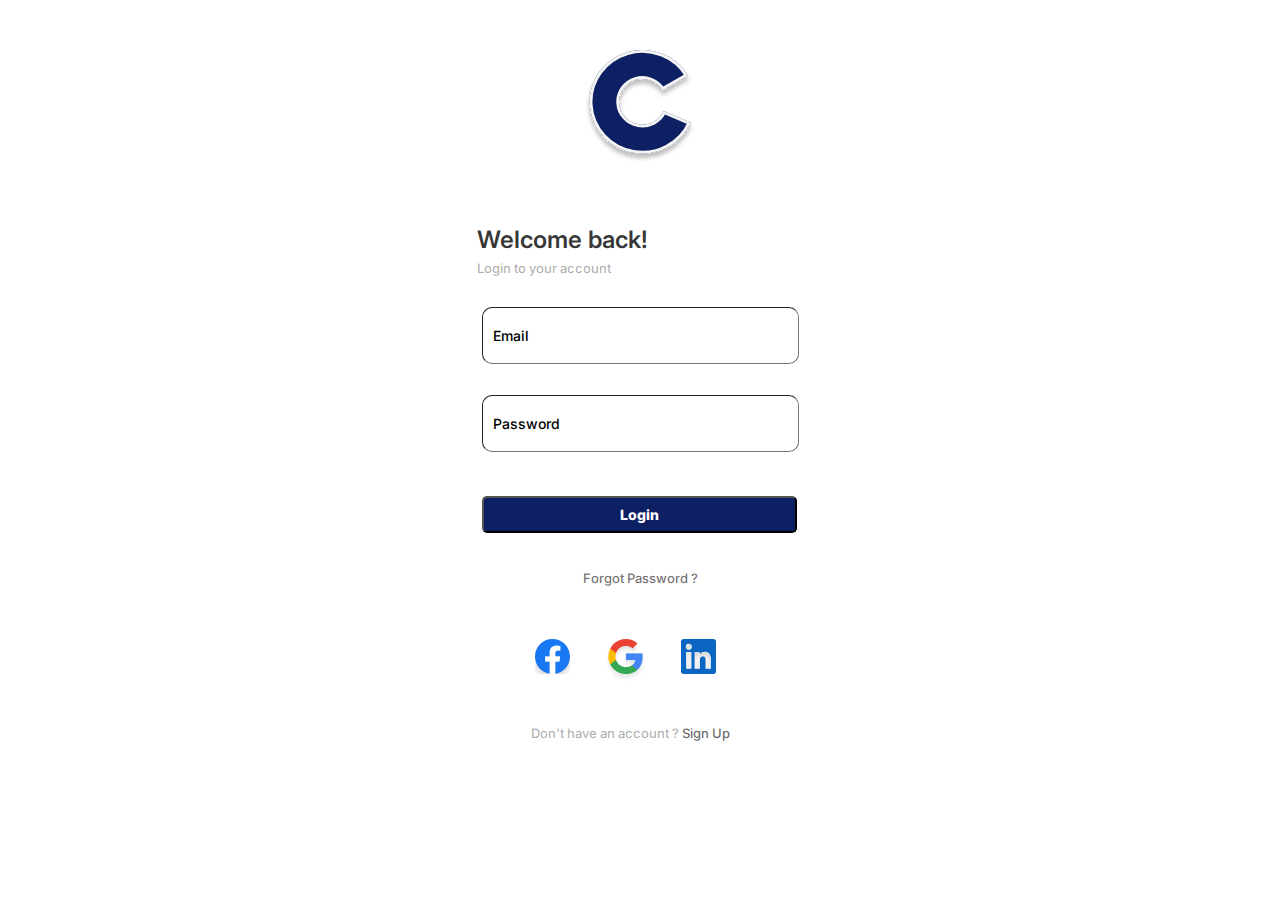
==== index.html @ 44596222 "Initial commit" ====
<!DOCTYPE html>
<html lang="en">

<head>
    <meta charset="UTF-8">
    <meta name="viewport" content="width=device-width, initial-scale=1.0">
    <title>Login</title>
    <link rel="stylesheet" href="css/style.css">
    <link rel="stylsheet" href="css/reset.css">
</head>

<body>
    <header>
        <img src="/img/Ellipse 1.svg">
    </header>
    <main>
        <div class="head-text">
            <h1>Welcome back!</h1>
            <p>Login to your account</p>
        </div>

        <div class="login-lable">
            <form action="#">
                <!-- <label for="fname">First name:</label> -->
                <input class="input-label" type="text" id="Email" name="Email" placeholder="Email">
                <!-- <label for="lname">Last name:</label> -->
                <input class="input-label" input type="password" name="psw" placeholder="Password">
                <input class="submit" type="submit" value="Login">
            </form>
        </div>

        <div class="forget-password">
            <a href="#">Forgot Password ?</a>
        </div>
    </main>

    <footer>
        <div class="icons-box">
            <img class="img-icon" src="logo/Facebook - Original.svg"> <img class="img-icon"
                src="logo/Google - Original.png"> <img class="img-icon" src="logo/LinkedIn - Original.svg">
        </div>
        <div class="sign-up">
            <p>Don't have an account ? <a class="sing-up" href="signup.html">Sign Up</a>
            </p>
        </div>
    </footer>
</body>

</html>
---- css/style.css ----
@import url('https://fonts.googleapis.com/css2?family=Inter:wght@500;600&family=Plus+Jakarta+Sans:wght@400;500;700;800&display=swap');

* {
    margin: 0;
    padding: 0;
    box-sizing: border-box;
}

body {
    display: flex;
    flex-direction: column;
    align-items: center;
    margin-top: 50px;
}

h1 {
    width: 326px;
    height: 23px;
    flex-shrink: 0;

    color: rgba(0, 0, 0, 0.78);
    font-family: "Inter";
    font-size: 24px;
    font-style: normal;
    font-weight: 600;
    line-height: normal;
    margin: 64px 0px 12px 0px;
}

p {
    color: rgba(0, 0, 0, 0.32);
    font-family: "Inter";
    font-size: 13px;
    font-style: normal;
    font-weight: 500;
    line-height: normal;
}

header {
    display: flex;
    justify-content: center;
    width: 113px;
    height: 111px;
    flex-shrink: 0;
}


main {
    display: flex;
    flex-direction: column;
}

.login-lable {
    display: flex;
    justify-content: center;
}

.input-label {
    display: flex;
    width: 317px;
    height: 57px;
    padding: 10px;
    align-items: flex-start;
    gap: 10px;
    margin-top: 31px;
    border-radius: 10px;

    font-family: "Inter";
    font-size: 14px;
    font-style: normal;
    font-weight: 500;
    line-height: normal;
    border-width: 1px;
}

.input-label::placeholder {
    color: rgba(0, 0, 0, 1);
}

.submit {
    width: 315px;
    height: 37px;
    flex-shrink: 0;
    border-radius: 5px;
    margin: 44px 0px 36px 0px;
    background-color: rgba(13, 32, 99, 1);

    color: rgba(255, 255, 255, 1);

    text-align: center;
    font-family: "Inter";
    font-size: 14px;
    font-style: normal;
    font-weight: 800;
    line-height: normal;
}

.forget-password {
    text-align: center;

}

.forget-password a {
    color: rgba(17, 14, 14, 0.60);
    font-family: "Inter";
    font-size: 13px;
    font-style: normal;
    font-weight: 500;
    line-height: normal;
    text-decoration: none;
}

.icons-box {
    display: flex;
    justify-content: center;
    margin: 52px 0px 43px 0px;
}

.img-icon {
    margin-right: 30px;
}

.sing-up {
    color: rgba(0, 0, 0, 0.60);
    font-family: "Inter";
    font-size: 13px;
    font-style: normal;
    font-weight: 500;
    line-height: normal;
    text-decoration: none;
}

.line-container {
    display: flex;
    align-items: center;
    justify-content: center;
}

.long-line {
    border-bottom: 1px solid rgba(0, 0, 0, 0.25);
}

.long-line {
    width: 115.006px;
}

.or {
    margin: 0px 4px;
    color: rgba(17, 14, 14, 0.60);
    font-family: "Inter";
    font-size: 13px;
    font-style: normal;
    font-weight: 500;
    line-height: normal;
}
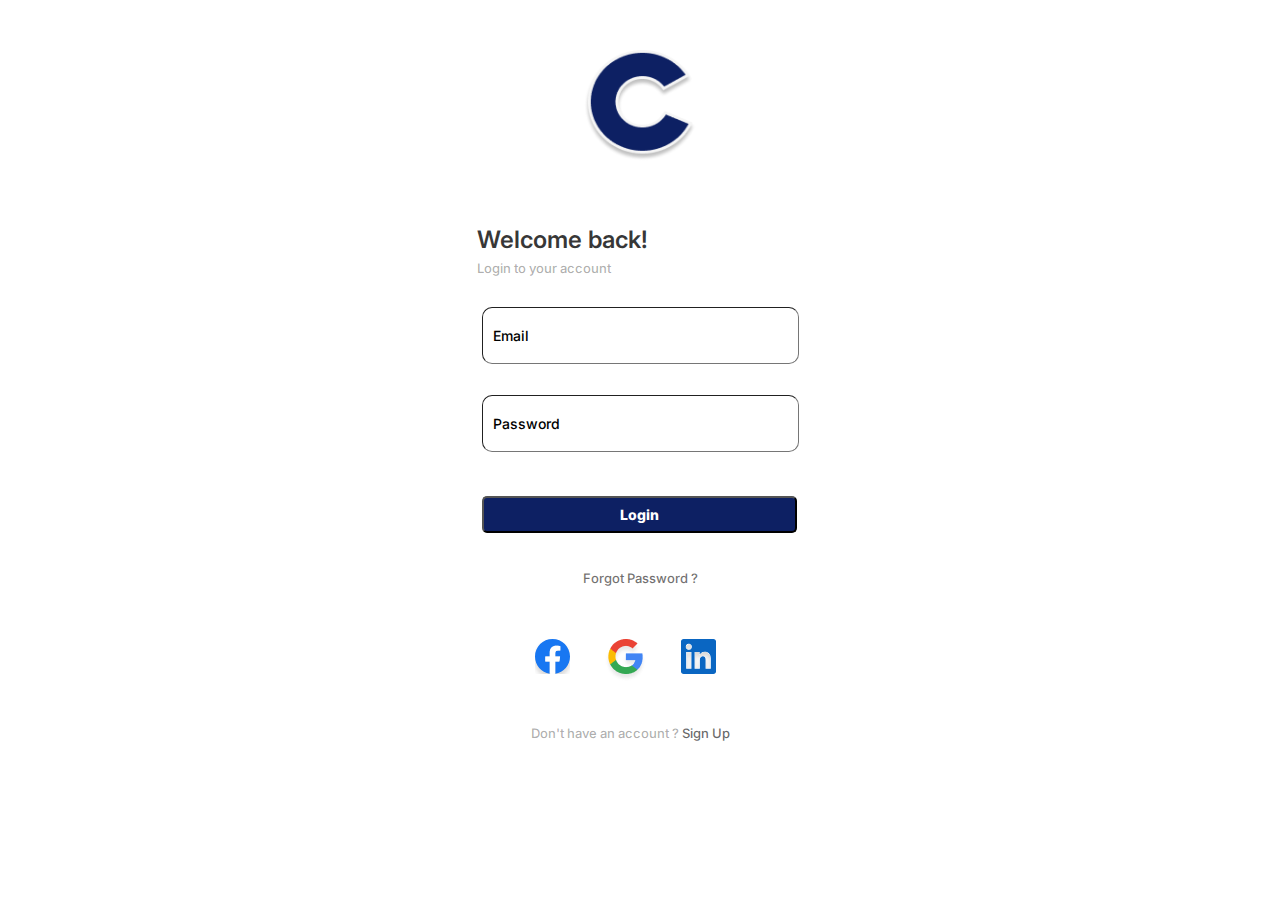
==== commit 9e92939e: "add logo png" ====
--- a/index.html
+++ b/index.html
@@ -11,7 +11,7 @@
 
 <body>
     <header>
-        <img src="/img/Ellipse 1.svg">
+        <img class="logo-c" src="img/Logo.png">
     </header>
     <main>
         <div class="head-text">
--- a/css/style.css
+++ b/css/style.css
@@ -39,11 +39,13 @@
 header {
     display: flex;
     justify-content: center;
+}
+
+.logo-c {
     width: 113px;
     height: 111px;
     flex-shrink: 0;
 }
-
 
 main {
     display: flex;
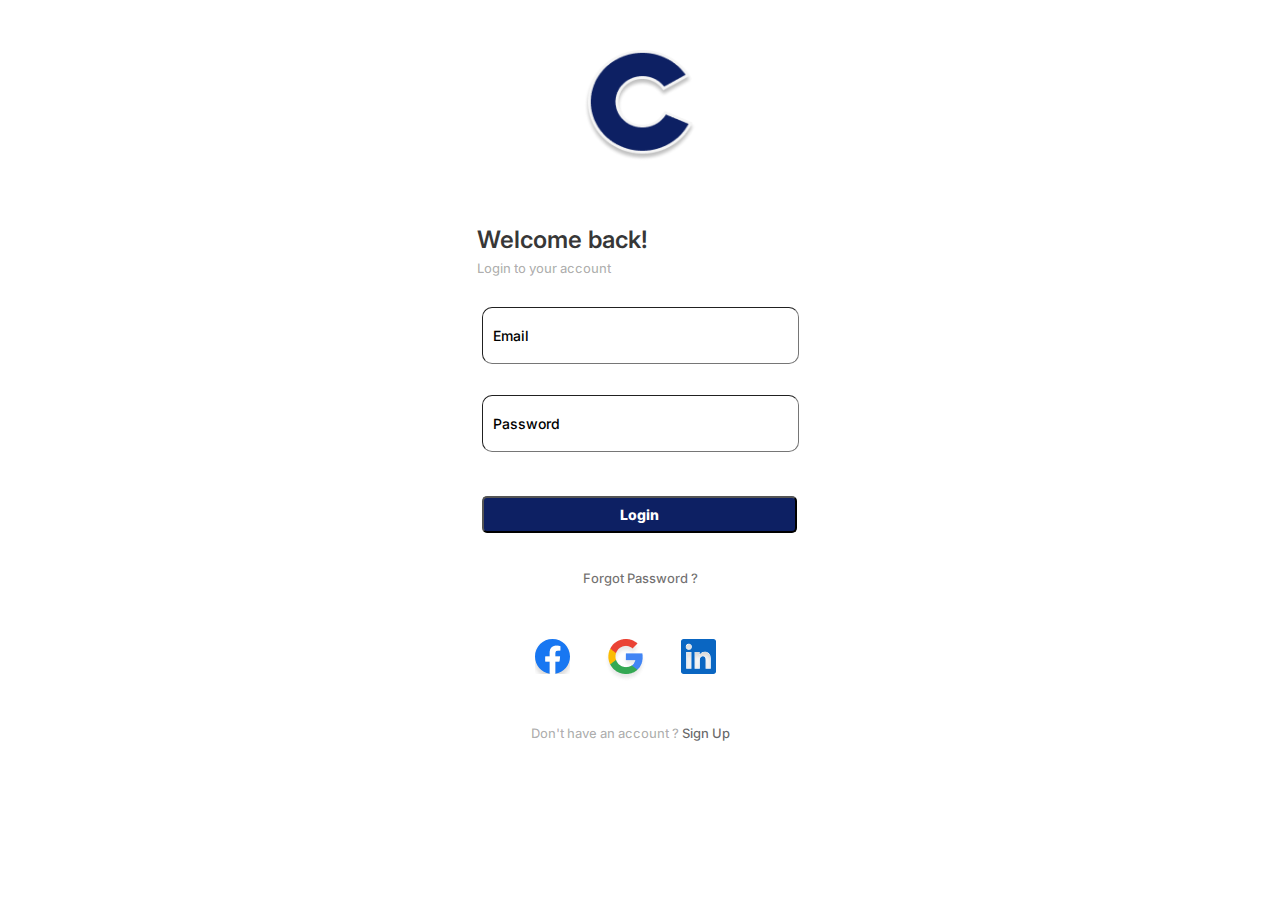
==== commit 320081c0: "change position" ====
--- a/index.html
+++ b/index.html
@@ -5,8 +5,8 @@
     <meta charset="UTF-8">
     <meta name="viewport" content="width=device-width, initial-scale=1.0">
     <title>Login</title>
+    <link rel="stylsheet" href="css/reset.css">
     <link rel="stylesheet" href="css/style.css">
-    <link rel="stylsheet" href="css/reset.css">
 </head>
 
 <body>
